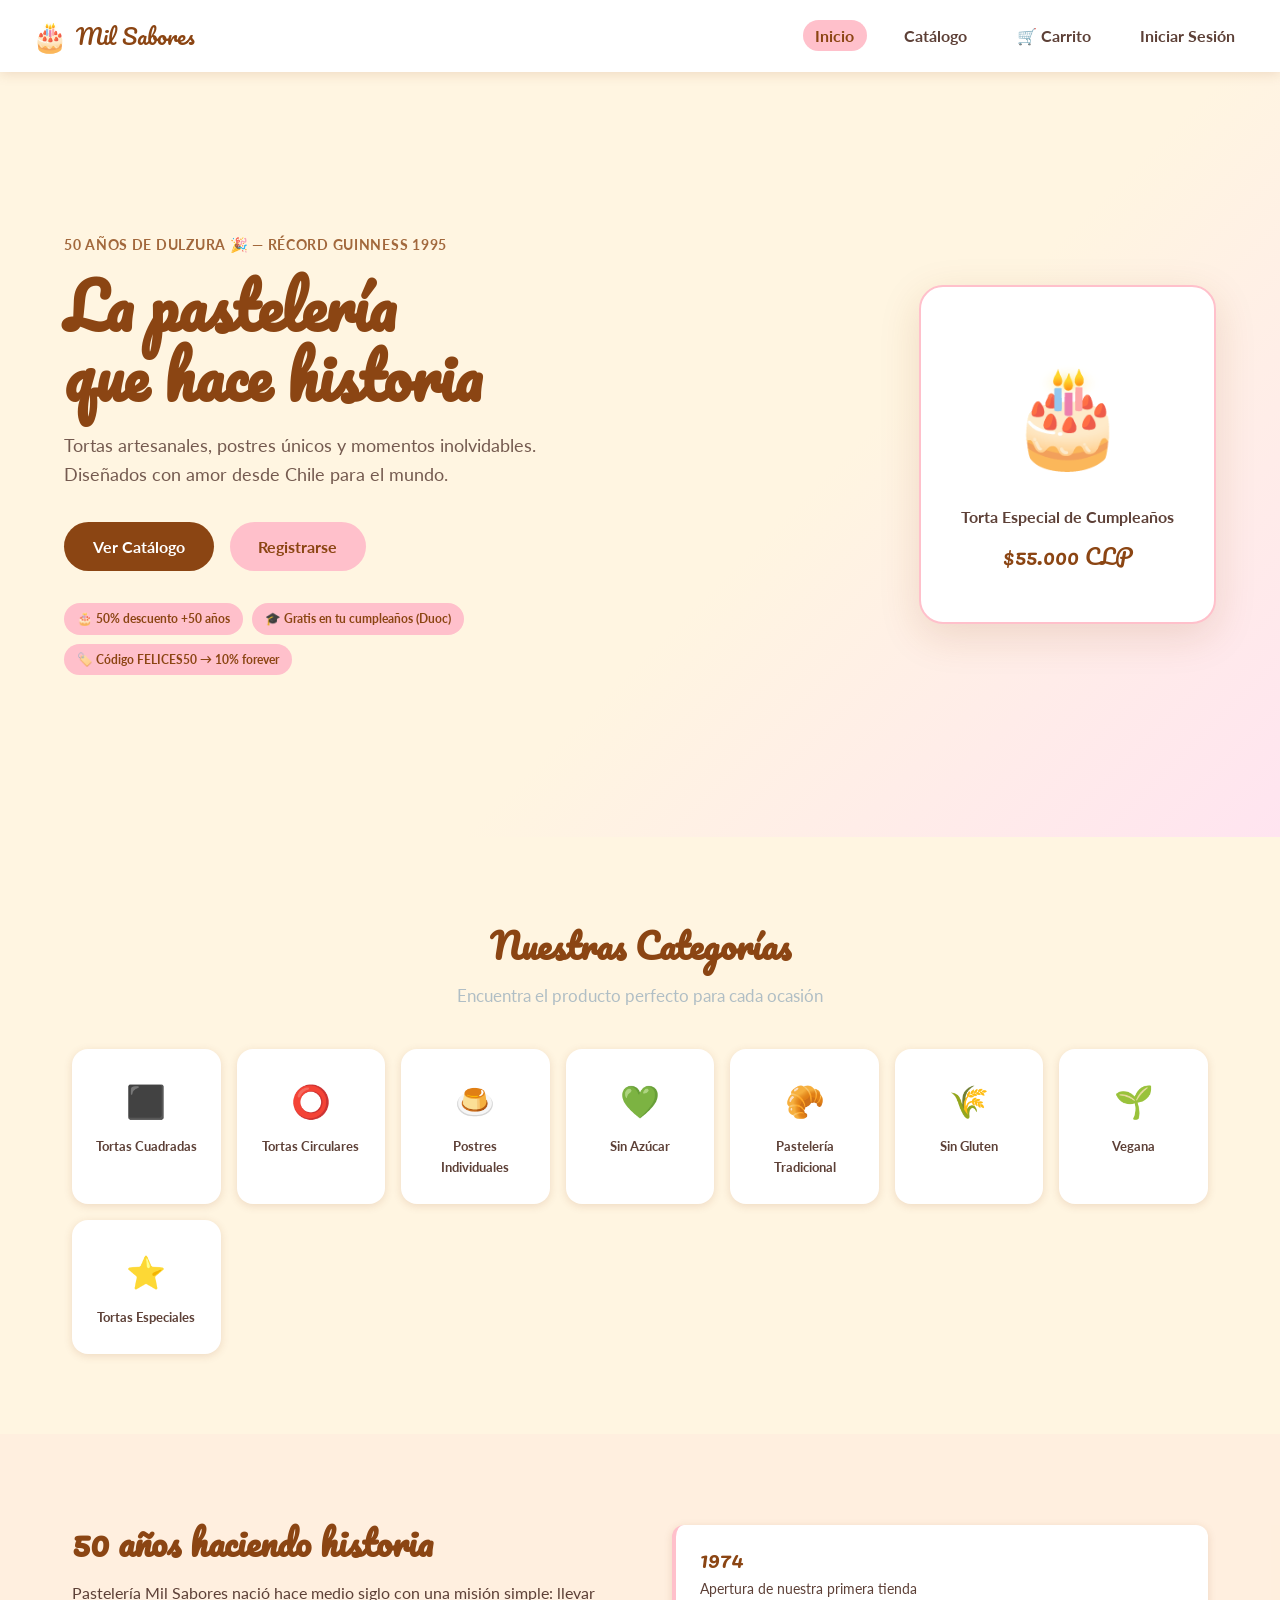
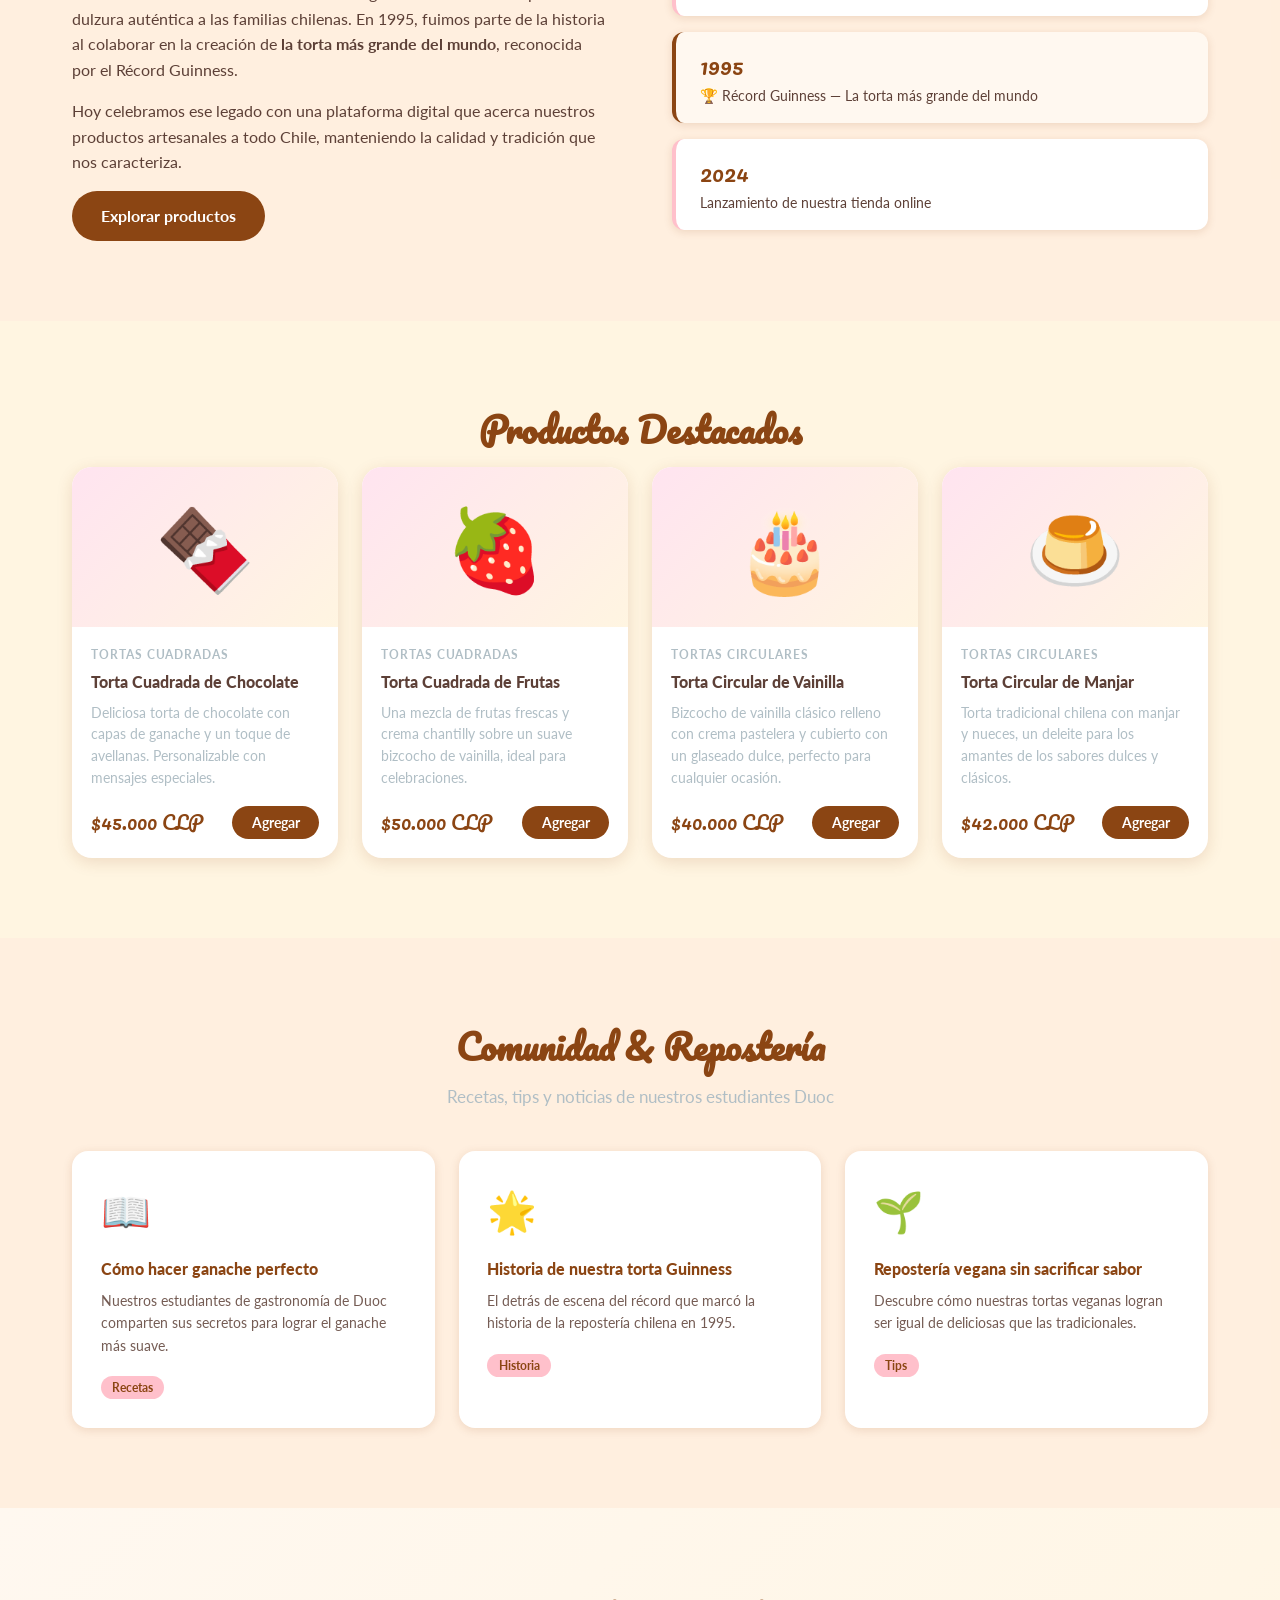
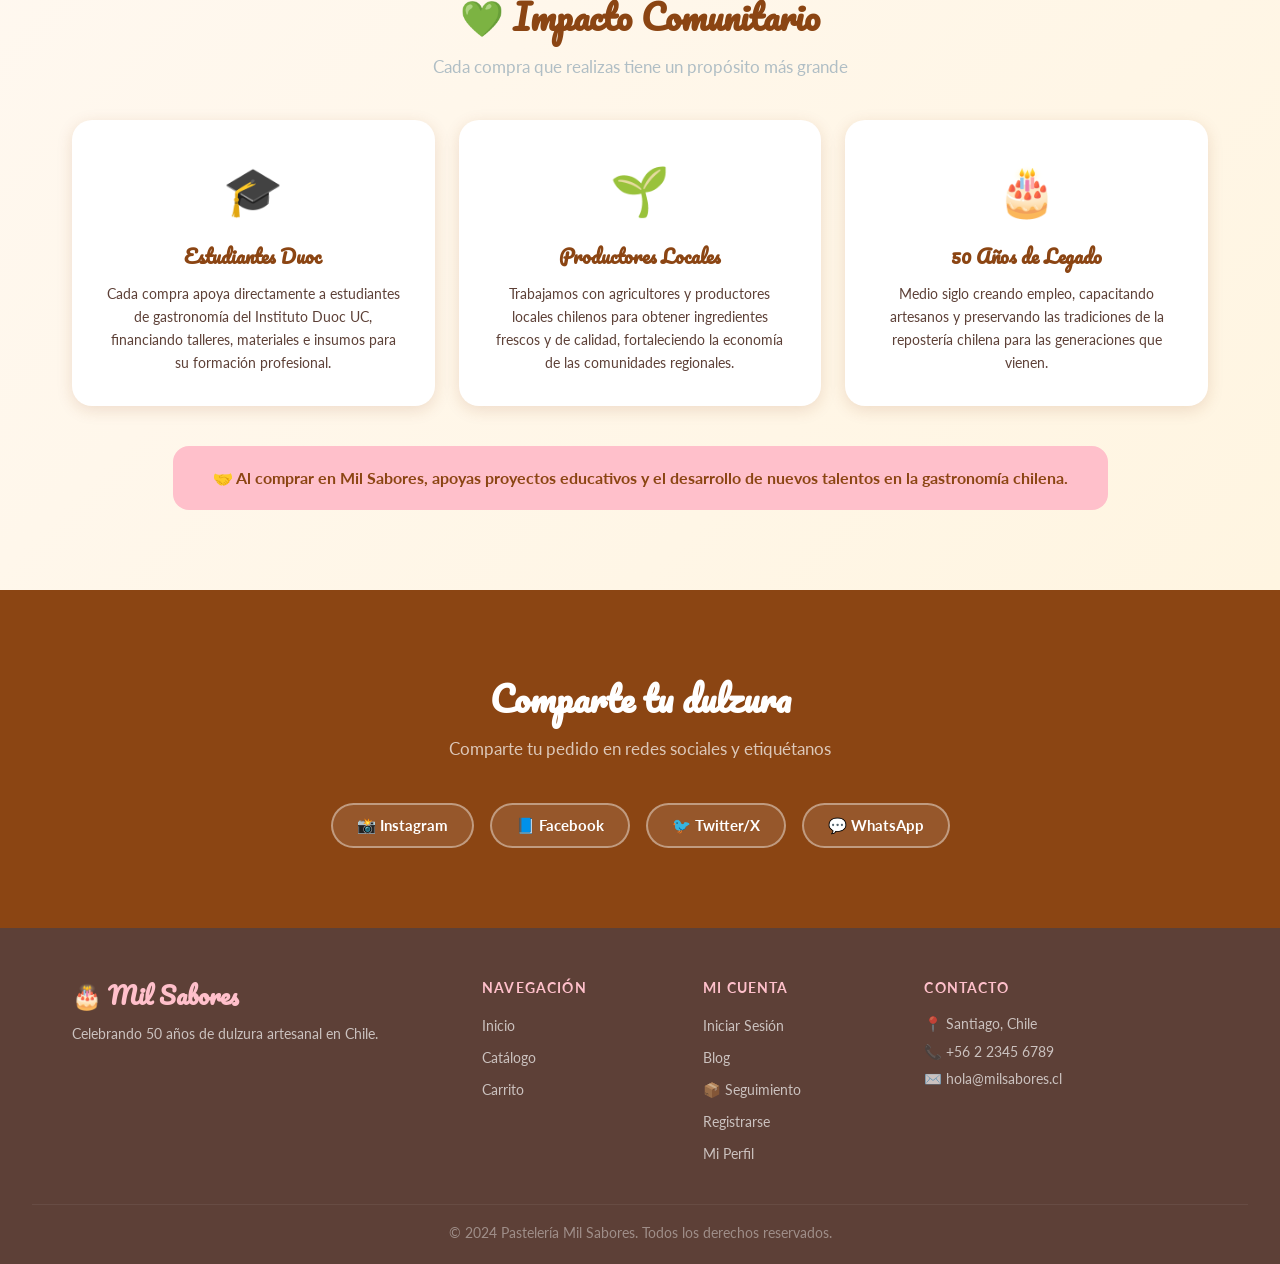
==== index.html @ 93cf1455 "Entrega final Pasteleria Mil Sabores" ====
<!DOCTYPE html>
<html lang="es">
<head>
  <meta charset="UTF-8" />
  <meta name="viewport" content="width=device-width, initial-scale=1.0" />
  <title>Pastelería Mil Sabores | Inicio</title>
  <link rel="preconnect" href="https://fonts.googleapis.com" />
  <link rel="preconnect" href="https://fonts.gstatic.com" crossorigin />
  <link href="https://fonts.googleapis.com/css2?family=Pacifico&family=Lato:wght@300;400;700;900&display=swap" rel="stylesheet" />
  <link rel="stylesheet" href="css/styles.css" />
</head>
<body>

  <!-- NAV -->
  <nav class="navbar">
    <div class="nav-brand">
      <span class="brand-logo">🎂</span>
      <span class="brand-name">Mil Sabores</span>
    </div>
    <ul class="nav-links">
      <li><a href="index.html" class="active">Inicio</a></li>
      <li><a href="pages/catalogo.html">Catálogo</a></li>
      <li><a href="pages/carrito.html">🛒 Carrito <span class="cart-badge" id="cartBadge">0</span></a></li>
      <li><a href="pages/login.html" id="navAuthLink">Iniciar Sesión</a></li>
    </ul>
    <button class="nav-toggle" onclick="toggleMenu()">☰</button>
  </nav>

  <!-- HERO -->
  <section class="hero">
    <div class="hero-content">
      <p class="hero-eyebrow">50 años de dulzura 🎉 — Récord Guinness 1995</p>
      <h1 class="hero-title">La pastelería<br/>que hace historia</h1>
      <p class="hero-subtitle">Tortas artesanales, postres únicos y momentos inolvidables. Diseñados con amor desde Chile para el mundo.</p>
      <div class="hero-actions">
        <a href="pages/catalogo.html" class="btn btn-primary">Ver Catálogo</a>
        <a href="pages/registro.html" class="btn btn-secondary">Registrarse</a>
      </div>
      <div class="hero-badges">
        <span class="badge">🎂 50% descuento +50 años</span>
        <span class="badge">🎓 Gratis en tu cumpleaños (Duoc)</span>
        <span class="badge">🏷️ Código FELICES50 → 10% forever</span>
      </div>
    </div>
    <div class="hero-visual">
      <div class="cake-card">
        <div class="cake-emoji">🎂</div>
        <div class="cake-label">Torta Especial de Cumpleaños</div>
        <div class="cake-price">$55.000 CLP</div>
      </div>
    </div>
  </section>

  <!-- CATEGORÍAS -->
  <section class="section">
    <div class="container">
      <h2 class="section-title">Nuestras Categorías</h2>
      <p class="section-sub">Encuentra el producto perfecto para cada ocasión</p>
      <div class="categories-grid">
        <a href="pages/catalogo.html?cat=tortas-cuadradas" class="cat-card">
          <span class="cat-icon">⬛</span>
          <span class="cat-name">Tortas Cuadradas</span>
        </a>
        <a href="pages/catalogo.html?cat=tortas-circulares" class="cat-card">
          <span class="cat-icon">⭕</span>
          <span class="cat-name">Tortas Circulares</span>
        </a>
        <a href="pages/catalogo.html?cat=postres-individuales" class="cat-card">
          <span class="cat-icon">🍮</span>
          <span class="cat-name">Postres Individuales</span>
        </a>
        <a href="pages/catalogo.html?cat=sin-azucar" class="cat-card">
          <span class="cat-icon">💚</span>
          <span class="cat-name">Sin Azúcar</span>
        </a>
        <a href="pages/catalogo.html?cat=tradicional" class="cat-card">
          <span class="cat-icon">🥐</span>
          <span class="cat-name">Pastelería Tradicional</span>
        </a>
        <a href="pages/catalogo.html?cat=sin-gluten" class="cat-card">
          <span class="cat-icon">🌾</span>
          <span class="cat-name">Sin Gluten</span>
        </a>
        <a href="pages/catalogo.html?cat=vegana" class="cat-card">
          <span class="cat-icon">🌱</span>
          <span class="cat-name">Vegana</span>
        </a>
        <a href="pages/catalogo.html?cat=especiales" class="cat-card">
          <span class="cat-icon">⭐</span>
          <span class="cat-name">Tortas Especiales</span>
        </a>
      </div>
    </div>
  </section>

  <!-- HISTORIA -->
  <section class="section section-alt">
    <div class="container two-col">
      <div class="history-text">
        <h2 class="section-title left">50 años haciendo historia</h2>
        <p>Pastelería Mil Sabores nació hace medio siglo con una misión simple: llevar dulzura auténtica a las familias chilenas. En 1995, fuimos parte de la historia al colaborar en la creación de <strong>la torta más grande del mundo</strong>, reconocida por el Récord Guinness.</p>
        <p>Hoy celebramos ese legado con una plataforma digital que acerca nuestros productos artesanales a todo Chile, manteniendo la calidad y tradición que nos caracteriza.</p>
        <a href="pages/catalogo.html" class="btn btn-primary">Explorar productos</a>
      </div>
      <div class="history-visual">
        <div class="milestone-card">
          <div class="milestone-year">1974</div>
          <div class="milestone-text">Apertura de nuestra primera tienda</div>
        </div>
        <div class="milestone-card highlight">
          <div class="milestone-year">1995</div>
          <div class="milestone-text">🏆 Récord Guinness — La torta más grande del mundo</div>
        </div>
        <div class="milestone-card">
          <div class="milestone-year">2024</div>
          <div class="milestone-text">Lanzamiento de nuestra tienda online</div>
        </div>
      </div>
    </div>
  </section>

  <!-- PRODUCTOS DESTACADOS -->
  <section class="section">
    <div class="container">
      <h2 class="section-title">Productos Destacados</h2>
      <div class="products-grid" id="featuredProducts"></div>
    </div>
  </section>

  <!-- BLOG / COMUNIDAD -->
  <section class="section section-alt">
    <div class="container">
      <h2 class="section-title">Comunidad & Repostería</h2>
      <p class="section-sub">Recetas, tips y noticias de nuestros estudiantes Duoc</p>
      <div class="blog-grid">
        <div class="blog-card">
          <div class="blog-emoji">📖</div>
          <h3>Cómo hacer ganache perfecto</h3>
          <p>Nuestros estudiantes de gastronomía de Duoc comparten sus secretos para lograr el ganache más suave.</p>
          <span class="blog-tag">Recetas</span>
        </div>
        <div class="blog-card">
          <div class="blog-emoji">🌟</div>
          <h3>Historia de nuestra torta Guinness</h3>
          <p>El detrás de escena del récord que marcó la historia de la repostería chilena en 1995.</p>
          <span class="blog-tag">Historia</span>
        </div>
        <div class="blog-card">
          <div class="blog-emoji">🌱</div>
          <h3>Repostería vegana sin sacrificar sabor</h3>
          <p>Descubre cómo nuestras tortas veganas logran ser igual de deliciosas que las tradicionales.</p>
          <span class="blog-tag">Tips</span>
        </div>
      </div>
    </div>
  </section>


  <!-- IMPACTO COMUNITARIO -->
  <section class="section" style="background:linear-gradient(135deg,#fff8f0,var(--bg-cream))">
    <div class="container">
      <h2 class="section-title">💚 Impacto Comunitario</h2>
      <p class="section-sub">Cada compra que realizas tiene un propósito más grande</p>
      <div style="display:grid;grid-template-columns:repeat(auto-fit,minmax(240px,1fr));gap:1.5rem;margin-top:1rem">
        <div style="background:var(--white);border-radius:20px;padding:2rem;text-align:center;box-shadow:0 4px 16px var(--shadow)">
          <div style="font-size:3rem;margin-bottom:0.8rem">🎓</div>
          <h3 style="font-family:'Pacifico',cursive;color:var(--chocolate);margin-bottom:0.6rem">Estudiantes Duoc</h3>
          <p style="font-size:0.9rem;color:var(--text-dark)">Cada compra apoya directamente a estudiantes de gastronomía del Instituto Duoc UC, financiando talleres, materiales e insumos para su formación profesional.</p>
        </div>
        <div style="background:var(--white);border-radius:20px;padding:2rem;text-align:center;box-shadow:0 4px 16px var(--shadow)">
          <div style="font-size:3rem;margin-bottom:0.8rem">🌱</div>
          <h3 style="font-family:'Pacifico',cursive;color:var(--chocolate);margin-bottom:0.6rem">Productores Locales</h3>
          <p style="font-size:0.9rem;color:var(--text-dark)">Trabajamos con agricultores y productores locales chilenos para obtener ingredientes frescos y de calidad, fortaleciendo la economía de las comunidades regionales.</p>
        </div>
        <div style="background:var(--white);border-radius:20px;padding:2rem;text-align:center;box-shadow:0 4px 16px var(--shadow)">
          <div style="font-size:3rem;margin-bottom:0.8rem">🎂</div>
          <h3 style="font-family:'Pacifico',cursive;color:var(--chocolate);margin-bottom:0.6rem">50 Años de Legado</h3>
          <p style="font-size:0.9rem;color:var(--text-dark)">Medio siglo creando empleo, capacitando artesanos y preservando las tradiciones de la repostería chilena para las generaciones que vienen.</p>
        </div>
      </div>
      <div style="text-align:center;margin-top:2.5rem">
        <div style="display:inline-block;background:var(--rosa);border-radius:16px;padding:1.2rem 2.5rem">
          <p style="color:var(--chocolate);font-weight:700;font-size:1rem;margin:0">
            🤝 Al comprar en Mil Sabores, apoyas proyectos educativos y el desarrollo de nuevos talentos en la gastronomía chilena.
          </p>
        </div>
      </div>
    </div>
  </section>

  <!-- REDES SOCIALES -->
  <section class="section social-section">
    <div class="container text-center">
      <h2 class="section-title">Comparte tu dulzura</h2>
      <p class="section-sub">Comparte tu pedido en redes sociales y etiquétanos</p>
      <div class="social-btns">
        <button class="btn-social instagram" onclick="shareNet('instagram')">📸 Instagram</button>
        <button class="btn-social facebook" onclick="shareNet('facebook')">📘 Facebook</button>
        <button class="btn-social twitter" onclick="shareNet('twitter')">🐦 Twitter/X</button>
        <button class="btn-social" onclick="shareNet('whatsapp')">💬 WhatsApp</button>
      </div>
    </div>
  </section>

  <!-- FOOTER -->
  <footer class="footer">
    <div class="container footer-grid">
      <div>
        <h4 class="footer-brand">🎂 Mil Sabores</h4>
        <p>Celebrando 50 años de dulzura artesanal en Chile.</p>
      </div>
      <div>
        <h5>Navegación</h5>
        <ul>
          <li><a href="index.html">Inicio</a></li>
          <li><a href="pages/catalogo.html">Catálogo</a></li>
          <li><a href="pages/carrito.html">Carrito</a></li>
        </ul>
      </div>
      <div>
        <h5>Mi Cuenta</h5>
        <ul>
          <li><a href="pages/login.html">Iniciar Sesión</a></li>
          <li><a href="pages/blog.html">Blog</a></li>
      <li><a href="pages/seguimiento.html">📦 Seguimiento</a></li>
      <li><a href="pages/registro.html">Registrarse</a></li>
          <li><a href="pages/perfil.html">Mi Perfil</a></li>
        </ul>
      </div>
      <div>
        <h5>Contacto</h5>
        <p>📍 Santiago, Chile</p>
        <p>📞 +56 2 2345 6789</p>
        <p>✉️ hola@milsabores.cl</p>
      </div>
    </div>
    <div class="footer-bottom">
      <p>© 2024 Pastelería Mil Sabores. Todos los derechos reservados.</p>
    </div>
  </footer>

  <script src="js/data.js"></script>
  <script src="js/cart.js"></script>
  <script src="js/auth.js"></script>
  <script src="js/app.js"></script>
  <script>
    // Render featured products on home
    window.addEventListener('DOMContentLoaded', () => {
      updateCartBadge();
      updateNavAuth();
      const featured = products.slice(0, 4);
      const grid = document.getElementById('featuredProducts');
      grid.innerHTML = featured.map(p => renderProductCard(p)).join('');
    });

    function shareNet(network) {
      const text = '🎂 ¡Descubre Pastelería Mil Sabores! 50 años de dulzura artesanal en Chile. Tortas, postres y más.';
      const url = window.location.href;
      const urls = {
        whatsapp: 'https://wa.me/?text='+encodeURIComponent(text+' '+url),
        facebook: 'https://www.facebook.com/sharer/sharer.php?u='+encodeURIComponent(url)+'&quote='+encodeURIComponent(text),
        twitter: 'https://twitter.com/intent/tweet?text='+encodeURIComponent(text)+'&url='+encodeURIComponent(url),
      };
      if (network === 'instagram') {
        navigator.clipboard.writeText(text+' '+url).then(() => alert('📋 Link copiado. ¡Pégalo en tu historia de Instagram!'));
      } else if (navigator.share && (network === 'native')) {
        navigator.share({ title: 'Pastelería Mil Sabores', text, url });
      } else if (urls[network]) {
        window.open(urls[network], '_blank', 'width=600,height=400');
      }
    }

    function toggleMenu() {
      document.querySelector('.nav-links').classList.toggle('open');
    }
  </script>
</body>
</html>
---- css/styles.css ----
/* ========================================
   PASTELERÍA MIL SABORES — ESTILOS
   Colores según especificaciones del brief
   ======================================== */

:root {
  --bg-cream: #FFF5E1;
  --rosa: #FFC0CB;
  --chocolate: #8B4513;
  --text-dark: #5D4037;
  --text-light: #B0BEC5;
  --white: #FFFFFF;
  --success: #4CAF50;
  --error: #E53935;
  --shadow: rgba(139, 69, 19, 0.15);
  --border: rgba(139, 69, 19, 0.2);
}

/* RESET */
*, *::before, *::after { box-sizing: border-box; margin: 0; padding: 0; }

body {
  font-family: 'Lato', sans-serif;
  background-color: var(--bg-cream);
  color: var(--text-dark);
  font-size: 16px;
  line-height: 1.6;
}

h1, h2, h3, .brand-name, .footer-brand {
  font-family: 'Pacifico', cursive;
}

a { text-decoration: none; color: inherit; }

/* ========================================
   NAVBAR
   ======================================== */
.navbar {
  background: var(--white);
  box-shadow: 0 2px 12px var(--shadow);
  padding: 0.8rem 2rem;
  display: flex;
  align-items: center;
  justify-content: space-between;
  position: sticky;
  top: 0;
  z-index: 1000;
}

.nav-brand {
  display: flex;
  align-items: center;
  gap: 0.5rem;
}

.brand-logo { font-size: 1.8rem; }
.brand-name {
  font-family: 'Pacifico', cursive;
  font-size: 1.4rem;
  color: var(--chocolate);
}

.nav-links {
  display: flex;
  list-style: none;
  gap: 1.5rem;
  align-items: center;
}

.nav-links a {
  color: var(--text-dark);
  font-weight: 700;
  padding: 0.4rem 0.8rem;
  border-radius: 20px;
  transition: background 0.2s, color 0.2s;
  position: relative;
}

.nav-links a:hover,
.nav-links a.active {
  background: var(--rosa);
  color: var(--chocolate);
}

.cart-badge {
  background: var(--chocolate);
  color: white;
  font-size: 0.7rem;
  font-weight: 900;
  border-radius: 50%;
  padding: 0 5px;
  min-width: 18px;
  text-align: center;
  display: inline-block;
}

.nav-toggle {
  display: none;
  background: none;
  border: none;
  font-size: 1.5rem;
  cursor: pointer;
  color: var(--chocolate);
}

/* ========================================
   HERO
   ======================================== */
.hero {
  display: flex;
  align-items: center;
  justify-content: space-between;
  padding: 5rem 4rem;
  background: linear-gradient(135deg, var(--bg-cream) 60%, #ffe4f0 100%);
  gap: 3rem;
  min-height: 85vh;
}

.hero-content { flex: 1; max-width: 600px; }

.hero-eyebrow {
  font-size: 0.9rem;
  font-weight: 700;
  letter-spacing: 0.05em;
  color: var(--chocolate);
  opacity: 0.8;
  margin-bottom: 1rem;
  text-transform: uppercase;
}

.hero-title {
  font-family: 'Pacifico', cursive;
  font-size: 3.8rem;
  color: var(--chocolate);
  line-height: 1.15;
  margin-bottom: 1.2rem;
}

.hero-subtitle {
  font-size: 1.15rem;
  color: var(--text-dark);
  opacity: 0.85;
  margin-bottom: 2rem;
  max-width: 480px;
}

.hero-actions {
  display: flex;
  gap: 1rem;
  margin-bottom: 2rem;
  flex-wrap: wrap;
}

.hero-badges {
  display: flex;
  flex-wrap: wrap;
  gap: 0.6rem;
}

.badge {
  background: var(--rosa);
  color: var(--chocolate);
  font-size: 0.78rem;
  font-weight: 700;
  border-radius: 20px;
  padding: 0.35rem 0.8rem;
}

.hero-visual {
  flex-shrink: 0;
  display: flex;
  align-items: center;
  justify-content: center;
}

.cake-card {
  background: var(--white);
  border-radius: 24px;
  padding: 3rem 2.5rem;
  text-align: center;
  box-shadow: 0 12px 40px var(--shadow);
  border: 2px solid var(--rosa);
  animation: float 3s ease-in-out infinite;
}

@keyframes float {
  0%, 100% { transform: translateY(0); }
  50% { transform: translateY(-12px); }
}

.cake-emoji { font-size: 6rem; margin-bottom: 1rem; }
.cake-label { font-weight: 700; color: var(--text-dark); font-size: 1rem; }
.cake-price {
  font-family: 'Pacifico', cursive;
  color: var(--chocolate);
  font-size: 1.4rem;
  margin-top: 0.5rem;
}

/* ========================================
   BUTTONS
   ======================================== */
.btn {
  display: inline-block;
  padding: 0.75rem 1.8rem;
  border-radius: 50px;
  font-family: 'Lato', sans-serif;
  font-weight: 700;
  font-size: 1rem;
  cursor: pointer;
  transition: transform 0.15s, box-shadow 0.15s, opacity 0.15s;
  border: none;
  text-align: center;
}

.btn:hover { transform: translateY(-2px); box-shadow: 0 6px 20px var(--shadow); }
.btn:active { transform: translateY(0); }

.btn-primary {
  background: var(--chocolate);
  color: var(--white);
}

.btn-secondary {
  background: var(--rosa);
  color: var(--chocolate);
}

.btn-outline {
  background: transparent;
  color: var(--chocolate);
  border: 2px solid var(--chocolate);
}

.btn-sm { padding: 0.5rem 1.2rem; font-size: 0.9rem; }

.btn-block { display: block; width: 100%; }

/* ========================================
   SECTIONS
   ======================================== */
.section { padding: 5rem 0; }
.section-alt { background: rgba(255, 192, 203, 0.12); }

.container {
  max-width: 1200px;
  margin: 0 auto;
  padding: 0 2rem;
}

.section-title {
  font-family: 'Pacifico', cursive;
  font-size: 2.2rem;
  color: var(--chocolate);
  text-align: center;
  margin-bottom: 0.6rem;
}
.section-title.left { text-align: left; }

.section-sub {
  text-align: center;
  color: var(--text-light);
  font-size: 1.05rem;
  margin-bottom: 2.5rem;
}

.text-center { text-align: center; }

/* ========================================
   CATEGORIES GRID
   ======================================== */
.categories-grid {
  display: grid;
  grid-template-columns: repeat(auto-fill, minmax(130px, 1fr));
  gap: 1rem;
}

.cat-card {
  background: var(--white);
  border-radius: 16px;
  padding: 1.5rem 1rem;
  display: flex;
  flex-direction: column;
  align-items: center;
  gap: 0.6rem;
  border: 2px solid transparent;
  box-shadow: 0 2px 8px var(--shadow);
  transition: border-color 0.2s, transform 0.2s;
  cursor: pointer;
}

.cat-card:hover {
  border-color: var(--rosa);
  transform: translateY(-4px);
}

.cat-icon { font-size: 2rem; }
.cat-name { font-weight: 700; font-size: 0.82rem; text-align: center; color: var(--text-dark); }

/* ========================================
   PRODUCTS GRID
   ======================================== */
.products-grid {
  display: grid;
  grid-template-columns: repeat(auto-fill, minmax(260px, 1fr));
  gap: 1.5rem;
}

.product-card {
  background: var(--white);
  border-radius: 20px;
  overflow: hidden;
  box-shadow: 0 4px 16px var(--shadow);
  transition: transform 0.2s, box-shadow 0.2s;
  display: flex;
  flex-direction: column;
}

.product-card:hover {
  transform: translateY(-6px);
  box-shadow: 0 12px 32px var(--shadow);
}

.product-img {
  background: linear-gradient(135deg, #ffe4f0, var(--bg-cream));
  height: 160px;
  display: flex;
  align-items: center;
  justify-content: center;
  font-size: 5rem;
}

.product-body { padding: 1.2rem; flex: 1; display: flex; flex-direction: column; }

.product-cat {
  font-size: 0.72rem;
  font-weight: 700;
  text-transform: uppercase;
  letter-spacing: 0.08em;
  color: var(--text-light);
  margin-bottom: 0.3rem;
}

.product-name {
  font-weight: 900;
  font-size: 1rem;
  color: var(--text-dark);
  margin-bottom: 0.5rem;
}

.product-desc {
  font-size: 0.85rem;
  color: var(--text-light);
  flex: 1;
  margin-bottom: 1rem;
}

.product-footer {
  display: flex;
  align-items: center;
  justify-content: space-between;
}

.product-price {
  font-family: 'Pacifico', cursive;
  font-size: 1.2rem;
  color: var(--chocolate);
}

/* ========================================
   HISTORY / MILESTONES
   ======================================== */
.two-col {
  display: grid;
  grid-template-columns: 1fr 1fr;
  gap: 4rem;
  align-items: center;
}

.history-text p {
  margin-bottom: 1rem;
  color: var(--text-dark);
}

.history-visual {
  display: flex;
  flex-direction: column;
  gap: 1rem;
}

.milestone-card {
  background: var(--white);
  border-radius: 12px;
  padding: 1rem 1.5rem;
  border-left: 4px solid var(--rosa);
  box-shadow: 0 2px 8px var(--shadow);
}

.milestone-card.highlight {
  border-left-color: var(--chocolate);
  background: #fff8f0;
}

.milestone-year {
  font-family: 'Pacifico', cursive;
  font-size: 1.4rem;
  color: var(--chocolate);
}

.milestone-text {
  font-size: 0.9rem;
  color: var(--text-dark);
}

/* ========================================
   BLOG
   ======================================== */
.blog-grid {
  display: grid;
  grid-template-columns: repeat(auto-fill, minmax(280px, 1fr));
  gap: 1.5rem;
}

.blog-card {
  background: var(--white);
  border-radius: 16px;
  padding: 1.8rem;
  box-shadow: 0 2px 10px var(--shadow);
  transition: transform 0.2s;
}

.blog-card:hover { transform: translateY(-4px); }
.blog-emoji { font-size: 2.5rem; margin-bottom: 0.8rem; }
.blog-card h3 { color: var(--chocolate); margin-bottom: 0.5rem; font-size: 1rem; font-family: 'Lato', sans-serif; font-weight: 900; }
.blog-card p { font-size: 0.88rem; color: var(--text-dark); opacity: 0.85; margin-bottom: 1rem; }
.blog-tag { background: var(--rosa); color: var(--chocolate); font-size: 0.75rem; font-weight: 700; border-radius: 20px; padding: 0.25rem 0.7rem; }

/* ========================================
   SOCIAL SECTION
   ======================================== */
.social-section { background: var(--chocolate); }
.social-section .section-title { color: var(--white); }
.social-section .section-sub { color: rgba(255,255,255,0.7); }

.social-btns {
  display: flex;
  gap: 1rem;
  justify-content: center;
  flex-wrap: wrap;
  margin-top: 1.5rem;
}

.btn-social {
  padding: 0.7rem 1.5rem;
  border-radius: 50px;
  font-family: 'Lato', sans-serif;
  font-weight: 700;
  font-size: 0.95rem;
  cursor: pointer;
  border: 2px solid rgba(255,255,255,0.4);
  background: rgba(255,255,255,0.1);
  color: white;
  transition: background 0.2s;
}

.btn-social:hover { background: rgba(255,255,255,0.25); }

/* ========================================
   FOOTER
   ======================================== */
.footer {
  background: var(--text-dark);
  color: rgba(255,255,255,0.85);
  padding: 3rem 2rem 1rem;
}

.footer-grid {
  display: grid;
  grid-template-columns: 2fr 1fr 1fr 1.5fr;
  gap: 2rem;
  margin-bottom: 2rem;
}

.footer-brand {
  color: var(--rosa);
  font-size: 1.5rem;
  margin-bottom: 0.5rem;
}

.footer h5 {
  color: var(--rosa);
  margin-bottom: 0.8rem;
  font-size: 0.9rem;
  text-transform: uppercase;
  letter-spacing: 0.08em;
}

.footer ul { list-style: none; }
.footer ul li { margin-bottom: 0.4rem; }
.footer ul a { opacity: 0.8; font-size: 0.9rem; transition: opacity 0.2s; }
.footer ul a:hover { opacity: 1; }
.footer p { font-size: 0.9rem; opacity: 0.8; margin-bottom: 0.3rem; }

.footer-bottom {
  border-top: 1px solid rgba(255,255,255,0.1);
  padding-top: 1rem;
  text-align: center;
  font-size: 0.82rem;
  opacity: 0.6;
}

/* ========================================
   FORMS
   ======================================== */
.form-group {
  margin-bottom: 1.2rem;
}

.form-group label {
  display: block;
  font-weight: 700;
  font-size: 0.88rem;
  color: var(--text-dark);
  margin-bottom: 0.4rem;
}

.form-group input,
.form-group select,
.form-group textarea {
  width: 100%;
  padding: 0.75rem 1rem;
  border: 2px solid var(--border);
  border-radius: 12px;
  background: var(--white);
  color: var(--text-dark);
  font-family: 'Lato', sans-serif;
  font-size: 1rem;
  transition: border-color 0.2s;
}

.form-group input:focus,
.form-group select:focus,
.form-group textarea:focus {
  outline: none;
  border-color: var(--chocolate);
}

.form-group .hint {
  font-size: 0.8rem;
  color: var(--text-light);
  margin-top: 0.3rem;
}

.form-group .error-msg {
  font-size: 0.8rem;
  color: var(--error);
  margin-top: 0.3rem;
  display: none;
}

.form-card {
  background: var(--white);
  border-radius: 24px;
  padding: 2.5rem;
  box-shadow: 0 8px 32px var(--shadow);
  max-width: 500px;
  margin: 0 auto;
}

.form-title {
  font-family: 'Pacifico', cursive;
  font-size: 2rem;
  color: var(--chocolate);
  text-align: center;
  margin-bottom: 0.5rem;
}

.form-subtitle {
  text-align: center;
  color: var(--text-light);
  font-size: 0.9rem;
  margin-bottom: 2rem;
}

.form-divider {
  text-align: center;
  color: var(--text-light);
  font-size: 0.9rem;
  margin: 1.5rem 0;
  position: relative;
}

.form-divider::before,
.form-divider::after {
  content: '';
  position: absolute;
  top: 50%;
  width: 40%;
  height: 1px;
  background: var(--border);
}

.form-divider::before { left: 0; }
.form-divider::after { right: 0; }

.alert {
  padding: 0.8rem 1.2rem;
  border-radius: 10px;
  font-size: 0.9rem;
  font-weight: 700;
  margin-bottom: 1.2rem;
  display: none;
}

.alert-success { background: #e8f5e9; color: #2e7d32; border: 1px solid #a5d6a7; }
.alert-error { background: #ffebee; color: #c62828; border: 1px solid #ef9a9a; }

/* ========================================
   PAGE HEADER
   ======================================== */
.page-header {
  background: linear-gradient(135deg, var(--chocolate), #a0522d);
  color: white;
  padding: 3rem 2rem;
  text-align: center;
}

.page-header h1 {
  font-family: 'Pacifico', cursive;
  font-size: 2.5rem;
  margin-bottom: 0.5rem;
}

.page-header p { opacity: 0.85; }

/* ========================================
   FILTERS
   ======================================== */
.filters-bar {
  background: var(--white);
  padding: 1.2rem 2rem;
  box-shadow: 0 2px 8px var(--shadow);
  display: flex;
  gap: 1rem;
  flex-wrap: wrap;
  align-items: center;
}

.filter-btn {
  padding: 0.45rem 1rem;
  border-radius: 50px;
  border: 2px solid var(--border);
  background: transparent;
  font-family: 'Lato', sans-serif;
  font-weight: 700;
  font-size: 0.85rem;
  cursor: pointer;
  color: var(--text-dark);
  transition: background 0.2s, border-color 0.2s;
}

.filter-btn:hover,
.filter-btn.active {
  background: var(--rosa);
  border-color: var(--rosa);
  color: var(--chocolate);
}

.search-input {
  padding: 0.45rem 1rem;
  border-radius: 50px;
  border: 2px solid var(--border);
  background: var(--bg-cream);
  font-family: 'Lato', sans-serif;
  font-size: 0.9rem;
  color: var(--text-dark);
  outline: none;
  min-width: 200px;
  transition: border-color 0.2s;
}

.search-input:focus { border-color: var(--chocolate); }

/* ========================================
   CARRITO
   ======================================== */
.cart-item {
  background: var(--white);
  border-radius: 16px;
  padding: 1.2rem;
  display: flex;
  align-items: center;
  gap: 1.2rem;
  box-shadow: 0 2px 8px var(--shadow);
  margin-bottom: 1rem;
}

.cart-item-emoji { font-size: 3rem; flex-shrink: 0; }
.cart-item-info { flex: 1; }
.cart-item-name { font-weight: 900; color: var(--text-dark); margin-bottom: 0.2rem; }
.cart-item-price { color: var(--chocolate); font-family: 'Pacifico', cursive; font-size: 1rem; }
.cart-item-msg { font-size: 0.8rem; color: var(--text-light); font-style: italic; margin-top: 0.2rem; }

.qty-controls {
  display: flex;
  align-items: center;
  gap: 0.5rem;
}

.qty-btn {
  width: 32px;
  height: 32px;
  border-radius: 50%;
  border: 2px solid var(--border);
  background: transparent;
  font-size: 1.1rem;
  cursor: pointer;
  font-weight: 900;
  display: flex;
  align-items: center;
  justify-content: center;
  transition: background 0.15s;
}

.qty-btn:hover { background: var(--rosa); border-color: var(--rosa); }

.qty-display { font-weight: 900; min-width: 24px; text-align: center; }

.remove-btn {
  background: none;
  border: none;
  font-size: 1.2rem;
  cursor: pointer;
  color: var(--text-light);
  padding: 0.4rem;
  transition: color 0.2s;
}

.remove-btn:hover { color: var(--error); }

.cart-summary {
  background: var(--white);
  border-radius: 20px;
  padding: 1.8rem;
  box-shadow: 0 4px 16px var(--shadow);
  position: sticky;
  top: 90px;
}

.summary-row {
  display: flex;
  justify-content: space-between;
  padding: 0.5rem 0;
  font-size: 0.95rem;
  color: var(--text-dark);
  border-bottom: 1px dashed var(--border);
}

.summary-row:last-of-type { border-bottom: none; }

.summary-total {
  display: flex;
  justify-content: space-between;
  padding: 0.8rem 0;
  font-weight: 900;
  font-size: 1.2rem;
  color: var(--chocolate);
  border-top: 2px solid var(--chocolate);
  margin-top: 0.5rem;
}

.summary-discount {
  color: var(--success);
  font-weight: 700;
}

/* ========================================
   PERFIL
   ======================================== */
.profile-header {
  text-align: center;
  padding: 3rem 2rem;
  background: linear-gradient(135deg, #fff0f5, var(--bg-cream));
  border-radius: 20px;
  margin-bottom: 2rem;
}

.profile-avatar {
  width: 90px;
  height: 90px;
  border-radius: 50%;
  background: var(--rosa);
  display: flex;
  align-items: center;
  justify-content: center;
  font-size: 2.5rem;
  margin: 0 auto 1rem;
}

.profile-name {
  font-family: 'Pacifico', cursive;
  font-size: 1.8rem;
  color: var(--chocolate);
}

.profile-badge {
  display: inline-block;
  background: var(--chocolate);
  color: white;
  font-size: 0.8rem;
  font-weight: 700;
  border-radius: 20px;
  padding: 0.25rem 0.8rem;
  margin-top: 0.5rem;
}

.order-card {
  background: var(--white);
  border-radius: 16px;
  padding: 1.2rem 1.5rem;
  box-shadow: 0 2px 8px var(--shadow);
  margin-bottom: 1rem;
  border-left: 4px solid var(--rosa);
}

.order-status {
  display: inline-block;
  padding: 0.2rem 0.7rem;
  border-radius: 20px;
  font-size: 0.75rem;
  font-weight: 700;
}

.status-preparando { background: #fff3e0; color: #e65100; }
.status-enviado { background: #e3f2fd; color: #1565c0; }
.status-entregado { background: #e8f5e9; color: #2e7d32; }

/* ========================================
   MODAL
   ======================================== */
.modal-overlay {
  position: fixed;
  inset: 0;
  background: rgba(0,0,0,0.5);
  z-index: 2000;
  display: flex;
  align-items: center;
  justify-content: center;
  padding: 1rem;
}

.modal-overlay.hidden { display: none; }

.modal {
  background: var(--white);
  border-radius: 24px;
  padding: 2.5rem;
  max-width: 480px;
  width: 100%;
  box-shadow: 0 20px 60px rgba(0,0,0,0.3);
  position: relative;
}

.modal-close {
  position: absolute;
  top: 1rem;
  right: 1.2rem;
  background: none;
  border: none;
  font-size: 1.5rem;
  cursor: pointer;
  color: var(--text-light);
}

/* ========================================
   TOAST
   ======================================== */
#toast {
  position: fixed;
  bottom: 2rem;
  right: 2rem;
  background: var(--chocolate);
  color: white;
  padding: 1rem 1.5rem;
  border-radius: 12px;
  font-weight: 700;
  font-size: 0.95rem;
  z-index: 3000;
  transform: translateY(100px);
  opacity: 0;
  transition: transform 0.3s, opacity 0.3s;
  max-width: 300px;
}

#toast.show {
  transform: translateY(0);
  opacity: 1;
}

/* ========================================
   EMPTY STATE
   ======================================== */
.empty-state {
  text-align: center;
  padding: 4rem 2rem;
  color: var(--text-light);
}

.empty-state-icon { font-size: 4rem; margin-bottom: 1rem; }
.empty-state h3 { color: var(--text-dark); margin-bottom: 0.5rem; font-family: 'Pacifico', cursive; font-size: 1.5rem; }

/* ========================================
   RESPONSIVE
   ======================================== */
@media (max-width: 900px) {
  .hero {
    flex-direction: column;
    padding: 3rem 2rem;
    text-align: center;
    min-height: auto;
  }
  .hero-content { max-width: 100%; }
  .hero-title { font-size: 2.8rem; }
  .hero-actions { justify-content: center; }
  .hero-badges { justify-content: center; }
  .two-col { grid-template-columns: 1fr; gap: 2rem; }
  .footer-grid { grid-template-columns: 1fr 1fr; }
  .nav-links {
    display: none;
    position: absolute;
    top: 70px;
    left: 0;
    right: 0;
    background: white;
    flex-direction: column;
    padding: 1rem;
    box-shadow: 0 4px 12px var(--shadow);
    gap: 0.5rem;
  }
  .nav-links.open { display: flex; }
  .nav-toggle { display: block; }
}

@media (max-width: 600px) {
  .hero-title { font-size: 2.2rem; }
  .section { padding: 3rem 0; }
  .footer-grid { grid-template-columns: 1fr; }
  .categories-grid { grid-template-columns: repeat(auto-fill, minmax(100px, 1fr)); }
}
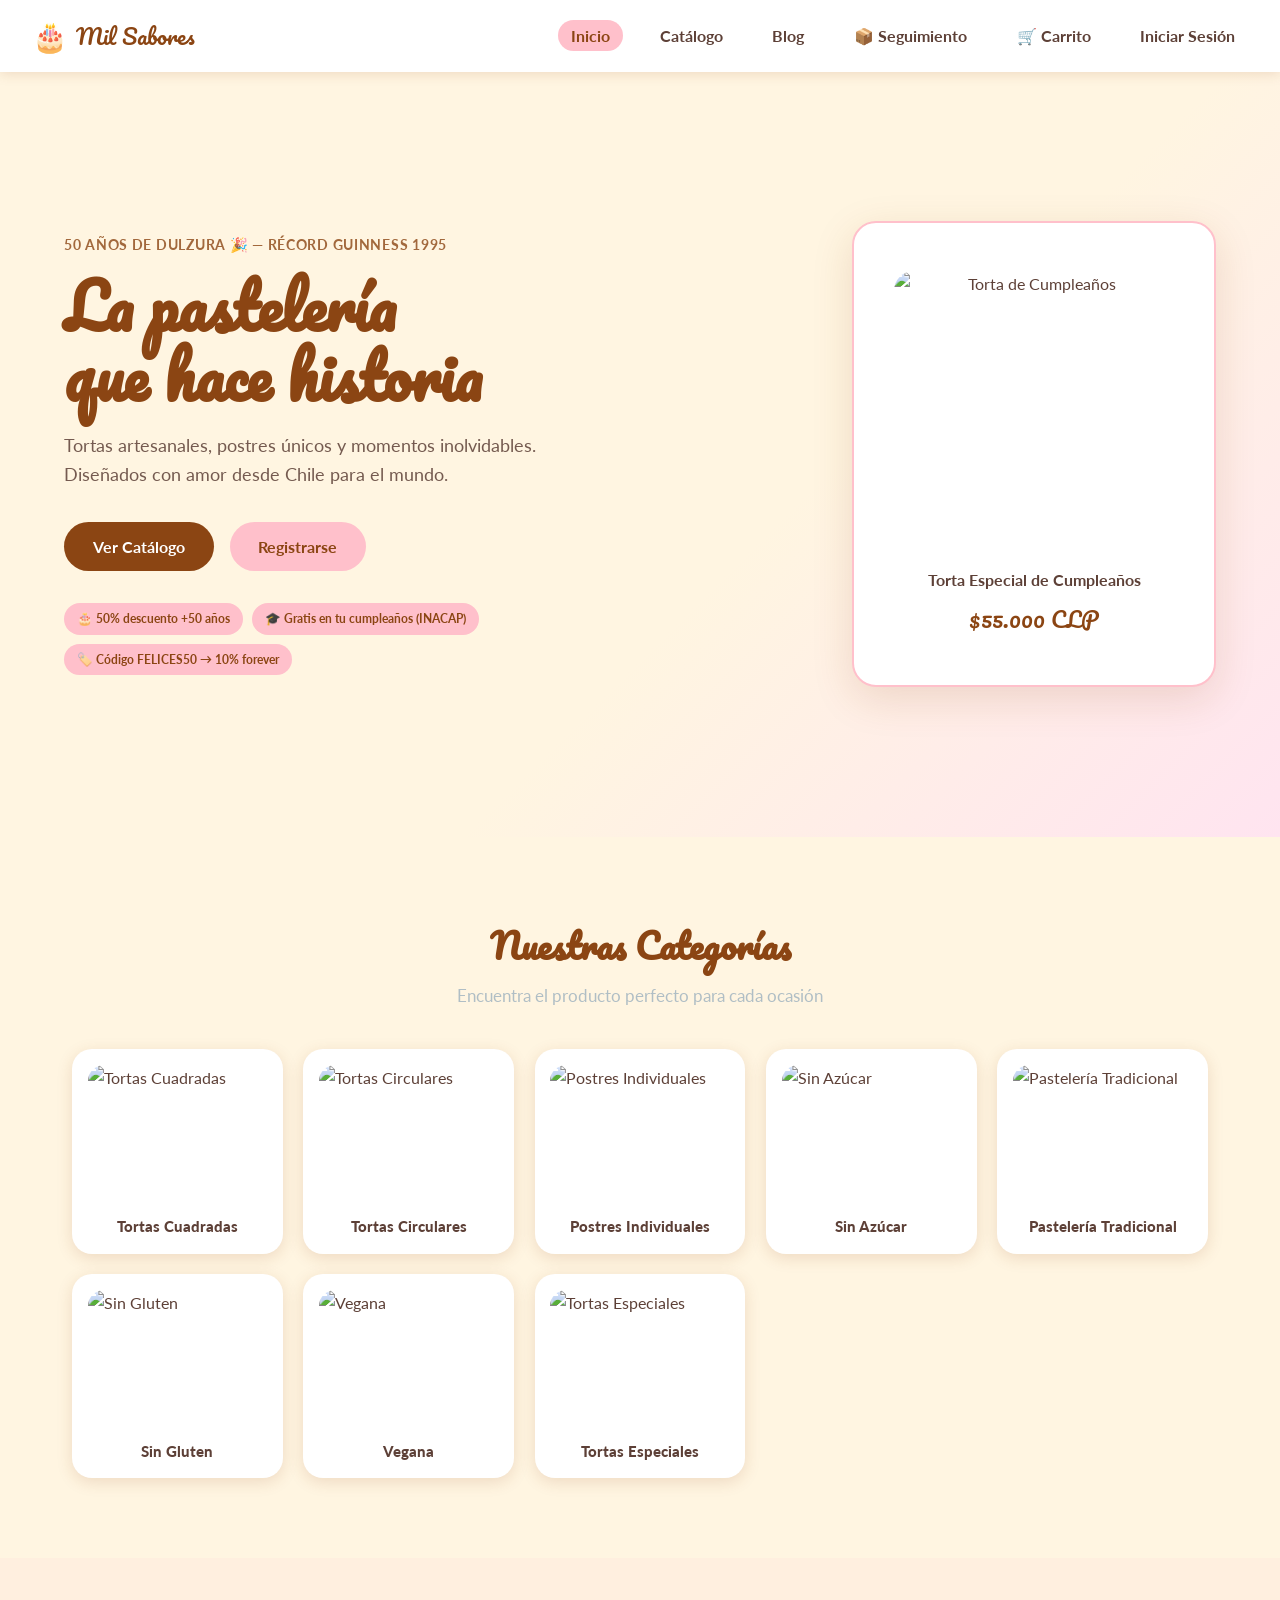
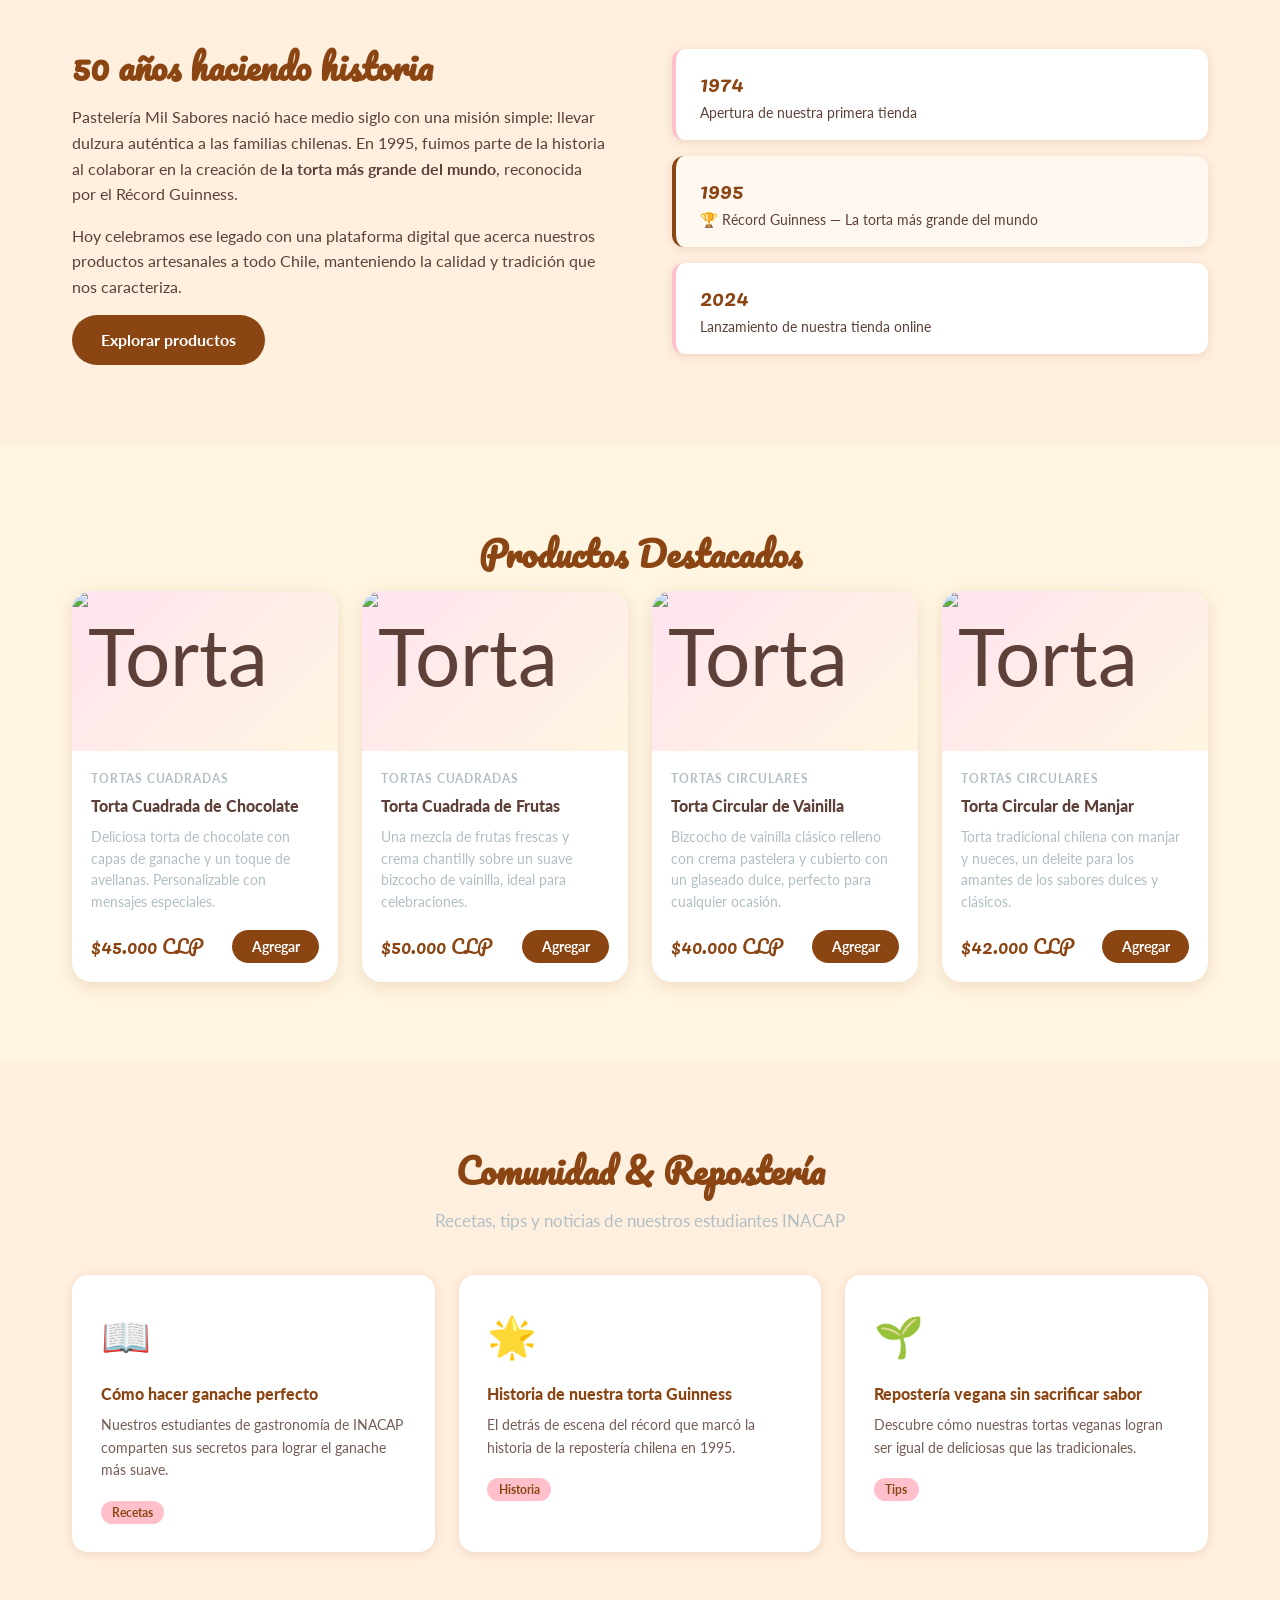
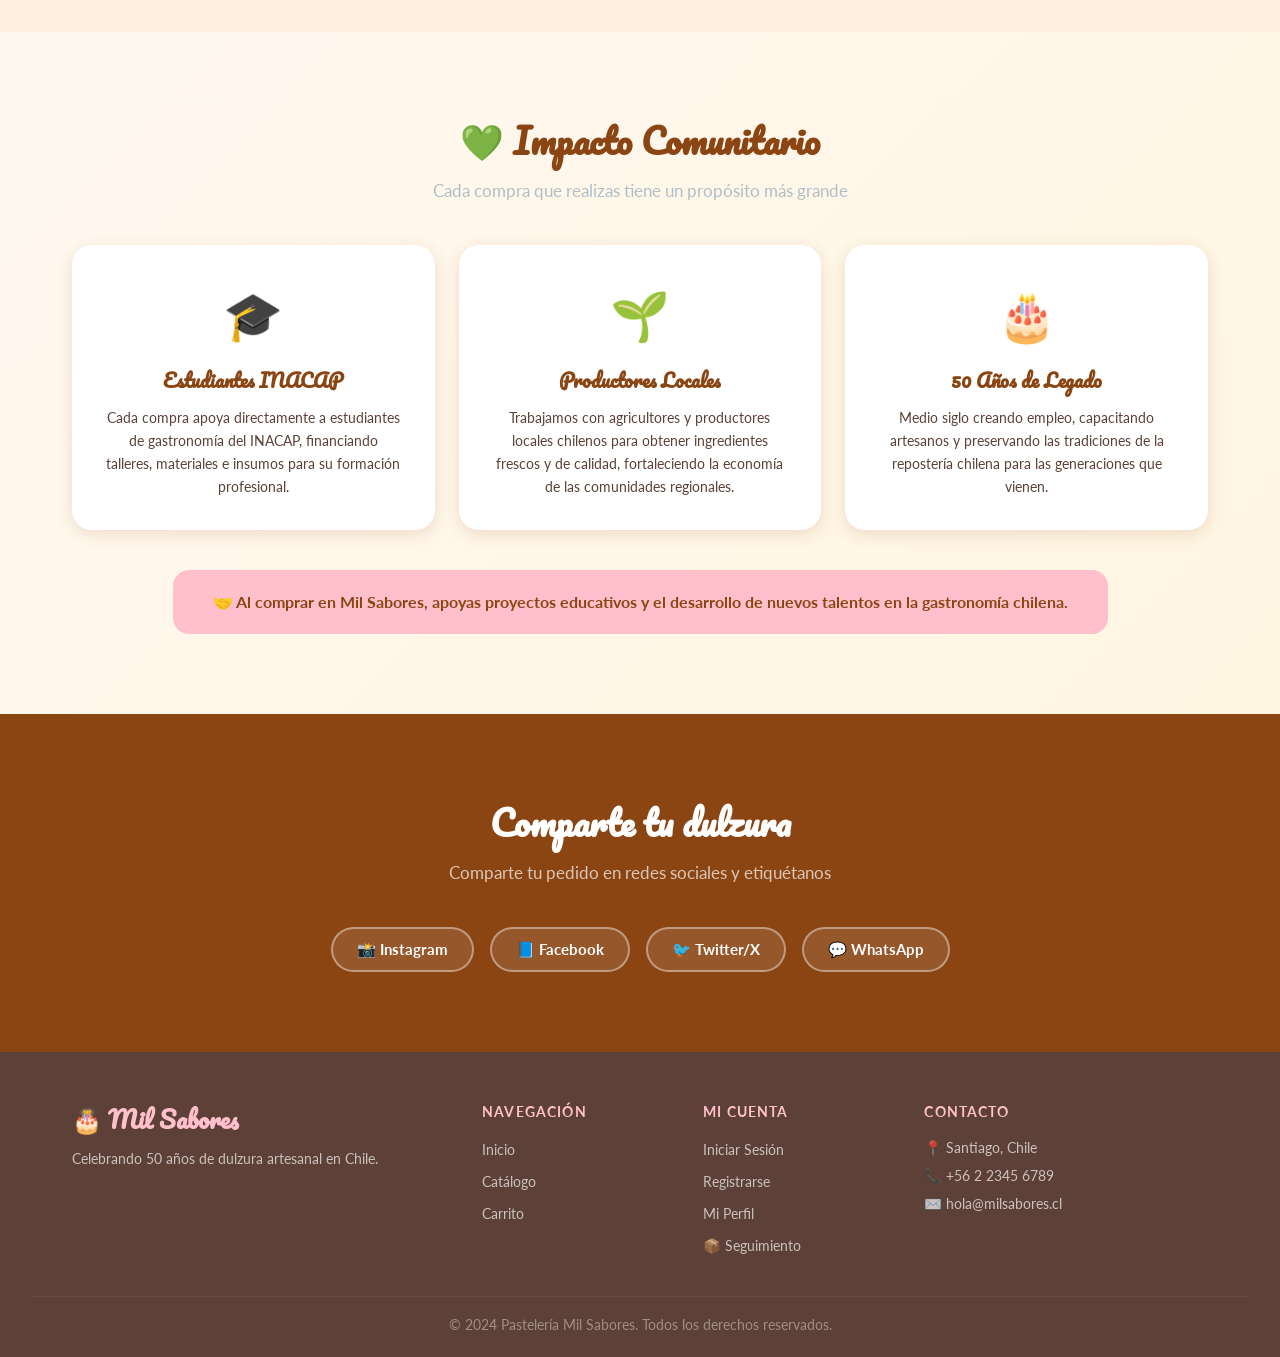
==== commit 0e490a1c: "feat: crear estructura base del proyecto" ====
--- a/index.html
+++ b/index.html
@@ -8,6 +8,7 @@
   <link rel="preconnect" href="https://fonts.gstatic.com" crossorigin />
   <link href="https://fonts.googleapis.com/css2?family=Pacifico&family=Lato:wght@300;400;700;900&display=swap" rel="stylesheet" />
   <link rel="stylesheet" href="css/styles.css" />
+  <link rel="icon" type="image/jpeg" href="assets/favicon.jpg" />
 </head>
 <body>
 
@@ -20,6 +21,8 @@
     <ul class="nav-links">
       <li><a href="index.html" class="active">Inicio</a></li>
       <li><a href="pages/catalogo.html">Catálogo</a></li>
+      <li><a href="pages/blog.html">Blog</a></li>
+      <li><a href="pages/seguimiento.html">📦 Seguimiento</a></li>
       <li><a href="pages/carrito.html">🛒 Carrito <span class="cart-badge" id="cartBadge">0</span></a></li>
       <li><a href="pages/login.html" id="navAuthLink">Iniciar Sesión</a></li>
     </ul>
@@ -27,29 +30,34 @@
   </nav>
 
   <!-- HERO -->
-  <section class="hero">
-    <div class="hero-content">
-      <p class="hero-eyebrow">50 años de dulzura 🎉 — Récord Guinness 1995</p>
-      <h1 class="hero-title">La pastelería<br/>que hace historia</h1>
-      <p class="hero-subtitle">Tortas artesanales, postres únicos y momentos inolvidables. Diseñados con amor desde Chile para el mundo.</p>
-      <div class="hero-actions">
-        <a href="pages/catalogo.html" class="btn btn-primary">Ver Catálogo</a>
-        <a href="pages/registro.html" class="btn btn-secondary">Registrarse</a>
-      </div>
-      <div class="hero-badges">
-        <span class="badge">🎂 50% descuento +50 años</span>
-        <span class="badge">🎓 Gratis en tu cumpleaños (Duoc)</span>
-        <span class="badge">🏷️ Código FELICES50 → 10% forever</span>
-      </div>
-    </div>
-    <div class="hero-visual">
-      <div class="cake-card">
-        <div class="cake-emoji">🎂</div>
-        <div class="cake-label">Torta Especial de Cumpleaños</div>
-        <div class="cake-price">$55.000 CLP</div>
-      </div>
-    </div>
-  </section>
+<section class="hero">
+  <div class="hero-content">
+    <p class="hero-eyebrow">50 años de dulzura 🎉 — Récord Guinness 1995</p>
+    <h1 class="hero-title">La pastelería<br/>que hace historia</h1>
+    <p class="hero-subtitle">
+      Tortas artesanales, postres únicos y momentos inolvidables. Diseñados con amor desde Chile para el mundo.
+    </p>
+
+    <div class="hero-actions">
+      <a href="pages/catalogo.html" class="btn btn-primary">Ver Catálogo</a>
+      <a href="pages/registro.html" class="btn btn-secondary">Registrarse</a>
+    </div>
+
+    <div class="hero-badges">
+      <span class="badge">🎂 50% descuento +50 años</span>
+      <span class="badge">🎓 Gratis en tu cumpleaños (INACAP)</span>
+      <span class="badge">🏷️ Código FELICES50 → 10% forever</span>
+    </div>
+  </div>
+
+  <div class="hero-visual">
+    <div class="cake-card">
+      <img src="assets/torta-cumpleanos.jpg" alt="Torta de Cumpleaños" class="hero-cake-img">
+      <div class="cake-label">Torta Especial de Cumpleaños</div>
+      <div class="cake-price">$55.000 CLP</div>
+    </div>
+  </div>
+</section>
 
   <!-- CATEGORÍAS -->
   <section class="section">
@@ -58,35 +66,35 @@
       <p class="section-sub">Encuentra el producto perfecto para cada ocasión</p>
       <div class="categories-grid">
         <a href="pages/catalogo.html?cat=tortas-cuadradas" class="cat-card">
-          <span class="cat-icon">⬛</span>
+          <img src="assets/torta-cuadrada-chocolate.jpg" alt="Tortas Cuadradas" class="cat-img">
           <span class="cat-name">Tortas Cuadradas</span>
         </a>
         <a href="pages/catalogo.html?cat=tortas-circulares" class="cat-card">
-          <span class="cat-icon">⭕</span>
+          <img src="assets/torta-circular-vainilla.jpg" alt="Tortas Circulares" class="cat-img">
           <span class="cat-name">Tortas Circulares</span>
         </a>
         <a href="pages/catalogo.html?cat=postres-individuales" class="cat-card">
-          <span class="cat-icon">🍮</span>
+          <img src="assets/mousse-chocolate.jpg" alt="Postres Individuales" class="cat-img">
           <span class="cat-name">Postres Individuales</span>
         </a>
         <a href="pages/catalogo.html?cat=sin-azucar" class="cat-card">
-          <span class="cat-icon">💚</span>
+          <img src="assets/cheesecake-sin-azucar.jpg" alt="Sin Azúcar" class="cat-img">
           <span class="cat-name">Sin Azúcar</span>
         </a>
         <a href="pages/catalogo.html?cat=tradicional" class="cat-card">
-          <span class="cat-icon">🥐</span>
+          <img src="assets/tarta-santiago.jpg" alt="Pastelería Tradicional" class="cat-img">
           <span class="cat-name">Pastelería Tradicional</span>
         </a>
         <a href="pages/catalogo.html?cat=sin-gluten" class="cat-card">
-          <span class="cat-icon">🌾</span>
+          <img src="assets/brownie-sin-gluten.jpg" alt="Sin Gluten" class="cat-img">
           <span class="cat-name">Sin Gluten</span>
         </a>
         <a href="pages/catalogo.html?cat=vegana" class="cat-card">
-          <span class="cat-icon">🌱</span>
+          <img src="assets/torta-vegana-chocolate.jpg" alt="Vegana" class="cat-img">
           <span class="cat-name">Vegana</span>
         </a>
         <a href="pages/catalogo.html?cat=especiales" class="cat-card">
-          <span class="cat-icon">⭐</span>
+          <img src="assets/torta-boda.jpg" alt="Tortas Especiales" class="cat-img">
           <span class="cat-name">Tortas Especiales</span>
         </a>
       </div>
@@ -131,12 +139,12 @@
   <section class="section section-alt">
     <div class="container">
       <h2 class="section-title">Comunidad & Repostería</h2>
-      <p class="section-sub">Recetas, tips y noticias de nuestros estudiantes Duoc</p>
+      <p class="section-sub">Recetas, tips y noticias de nuestros estudiantes INACAP</p>
       <div class="blog-grid">
         <div class="blog-card">
           <div class="blog-emoji">📖</div>
           <h3>Cómo hacer ganache perfecto</h3>
-          <p>Nuestros estudiantes de gastronomía de Duoc comparten sus secretos para lograr el ganache más suave.</p>
+          <p>Nuestros estudiantes de gastronomía de INACAP comparten sus secretos para lograr el ganache más suave.</p>
           <span class="blog-tag">Recetas</span>
         </div>
         <div class="blog-card">
@@ -164,8 +172,8 @@
       <div style="display:grid;grid-template-columns:repeat(auto-fit,minmax(240px,1fr));gap:1.5rem;margin-top:1rem">
         <div style="background:var(--white);border-radius:20px;padding:2rem;text-align:center;box-shadow:0 4px 16px var(--shadow)">
           <div style="font-size:3rem;margin-bottom:0.8rem">🎓</div>
-          <h3 style="font-family:'Pacifico',cursive;color:var(--chocolate);margin-bottom:0.6rem">Estudiantes Duoc</h3>
-          <p style="font-size:0.9rem;color:var(--text-dark)">Cada compra apoya directamente a estudiantes de gastronomía del Instituto Duoc UC, financiando talleres, materiales e insumos para su formación profesional.</p>
+          <h3 style="font-family:'Pacifico',cursive;color:var(--chocolate);margin-bottom:0.6rem">Estudiantes INACAP</h3>
+          <p style="font-size:0.9rem;color:var(--text-dark)">Cada compra apoya directamente a estudiantes de gastronomía del INACAP, financiando talleres, materiales e insumos para su formación profesional.</p>
         </div>
         <div style="background:var(--white);border-radius:20px;padding:2rem;text-align:center;box-shadow:0 4px 16px var(--shadow)">
           <div style="font-size:3rem;margin-bottom:0.8rem">🌱</div>
@@ -221,10 +229,9 @@
         <h5>Mi Cuenta</h5>
         <ul>
           <li><a href="pages/login.html">Iniciar Sesión</a></li>
-          <li><a href="pages/blog.html">Blog</a></li>
-      <li><a href="pages/seguimiento.html">📦 Seguimiento</a></li>
-      <li><a href="pages/registro.html">Registrarse</a></li>
+          <li><a href="pages/registro.html">Registrarse</a></li>
           <li><a href="pages/perfil.html">Mi Perfil</a></li>
+          <li><a href="pages/seguimiento.html">📦 Seguimiento</a></li>
         </ul>
       </div>
       <div>
--- a/css/styles.css
+++ b/css/styles.css
@@ -189,7 +189,14 @@
   50% { transform: translateY(-12px); }
 }
 
-.cake-emoji { font-size: 6rem; margin-bottom: 1rem; }
+.hero-cake-img {
+  width: 280px;
+  height: 280px;
+  object-fit: cover;
+  border-radius: 20px;
+  margin-bottom: 1rem;
+  display: block;
+}
 .cake-label { font-weight: 700; color: var(--text-dark); font-size: 1rem; }
 .cake-price {
   font-family: 'Pacifico', cursive;
@@ -272,31 +279,46 @@
    ======================================== */
 .categories-grid {
   display: grid;
-  grid-template-columns: repeat(auto-fill, minmax(130px, 1fr));
-  gap: 1rem;
+  grid-template-columns: repeat(auto-fill, minmax(190px, 1fr));
+  gap: 1.3rem;
 }
 
 .cat-card {
   background: var(--white);
-  border-radius: 16px;
-  padding: 1.5rem 1rem;
+  border-radius: 20px;
+  padding: 0.85rem;
   display: flex;
   flex-direction: column;
   align-items: center;
-  gap: 0.6rem;
   border: 2px solid transparent;
-  box-shadow: 0 2px 8px var(--shadow);
-  transition: border-color 0.2s, transform 0.2s;
+  box-shadow: 0 4px 16px var(--shadow);
+  transition: border-color 0.2s, transform 0.2s, box-shadow 0.2s;
   cursor: pointer;
+  overflow: hidden;
 }
 
 .cat-card:hover {
   border-color: var(--rosa);
   transform: translateY(-4px);
-}
-
-.cat-icon { font-size: 2rem; }
-.cat-name { font-weight: 700; font-size: 0.82rem; text-align: center; color: var(--text-dark); }
+  box-shadow: 0 10px 28px var(--shadow);
+}
+
+.cat-img {
+  width: 100%;
+  height: 135px;
+  object-fit: cover;
+  border-radius: 16px;
+  margin-bottom: 0.85rem;
+  display: block;
+}
+
+.cat-name {
+  display: block;
+  font-weight: 900;
+  font-size: 0.95rem;
+  text-align: center;
+  color: var(--text-dark);
+}
 
 /* ========================================
    PRODUCTS GRID
@@ -329,6 +351,14 @@
   align-items: center;
   justify-content: center;
   font-size: 5rem;
+  overflow: hidden;
+}
+
+.product-img img {
+  width: 100%;
+  height: 100%;
+  object-fit: cover;
+  display: block;
 }
 
 .product-body { padding: 1.2rem; flex: 1; display: flex; flex-direction: column; }
@@ -946,5 +976,46 @@
   .hero-title { font-size: 2.2rem; }
   .section { padding: 3rem 0; }
   .footer-grid { grid-template-columns: 1fr; }
-  .categories-grid { grid-template-columns: repeat(auto-fill, minmax(100px, 1fr)); }
-}
+  .categories-grid { grid-template-columns: repeat(auto-fill, minmax(150px, 1fr)); }
+}
+
+#categoryFilters {
+  display: grid !important;
+  grid-template-columns: repeat(auto-fill, minmax(170px, 1fr));
+  gap: 1.2rem !important;
+  width: 100%;
+}
+
+.category-card-filter {
+  background: var(--white);
+  border: none;
+  border-radius: 18px;
+  padding: 0.8rem;
+  box-shadow: 0 4px 16px var(--shadow);
+  cursor: pointer;
+  transition: transform 0.2s, box-shadow 0.2s;
+  font-family: 'Lato', sans-serif;
+}
+
+.category-card-filter:hover,
+.category-card-filter.active {
+  transform: translateY(-4px);
+  box-shadow: 0 10px 28px var(--shadow);
+  outline: 3px solid var(--rosa);
+}
+
+.category-card-filter img {
+  width: 100%;
+  height: 120px;
+  object-fit: cover;
+  border-radius: 14px;
+  margin-bottom: 0.8rem;
+  display: block;
+}
+
+.category-card-filter span {
+  display: block;
+  color: var(--text-dark);
+  font-weight: 900;
+  font-size: 0.95rem;
+}
